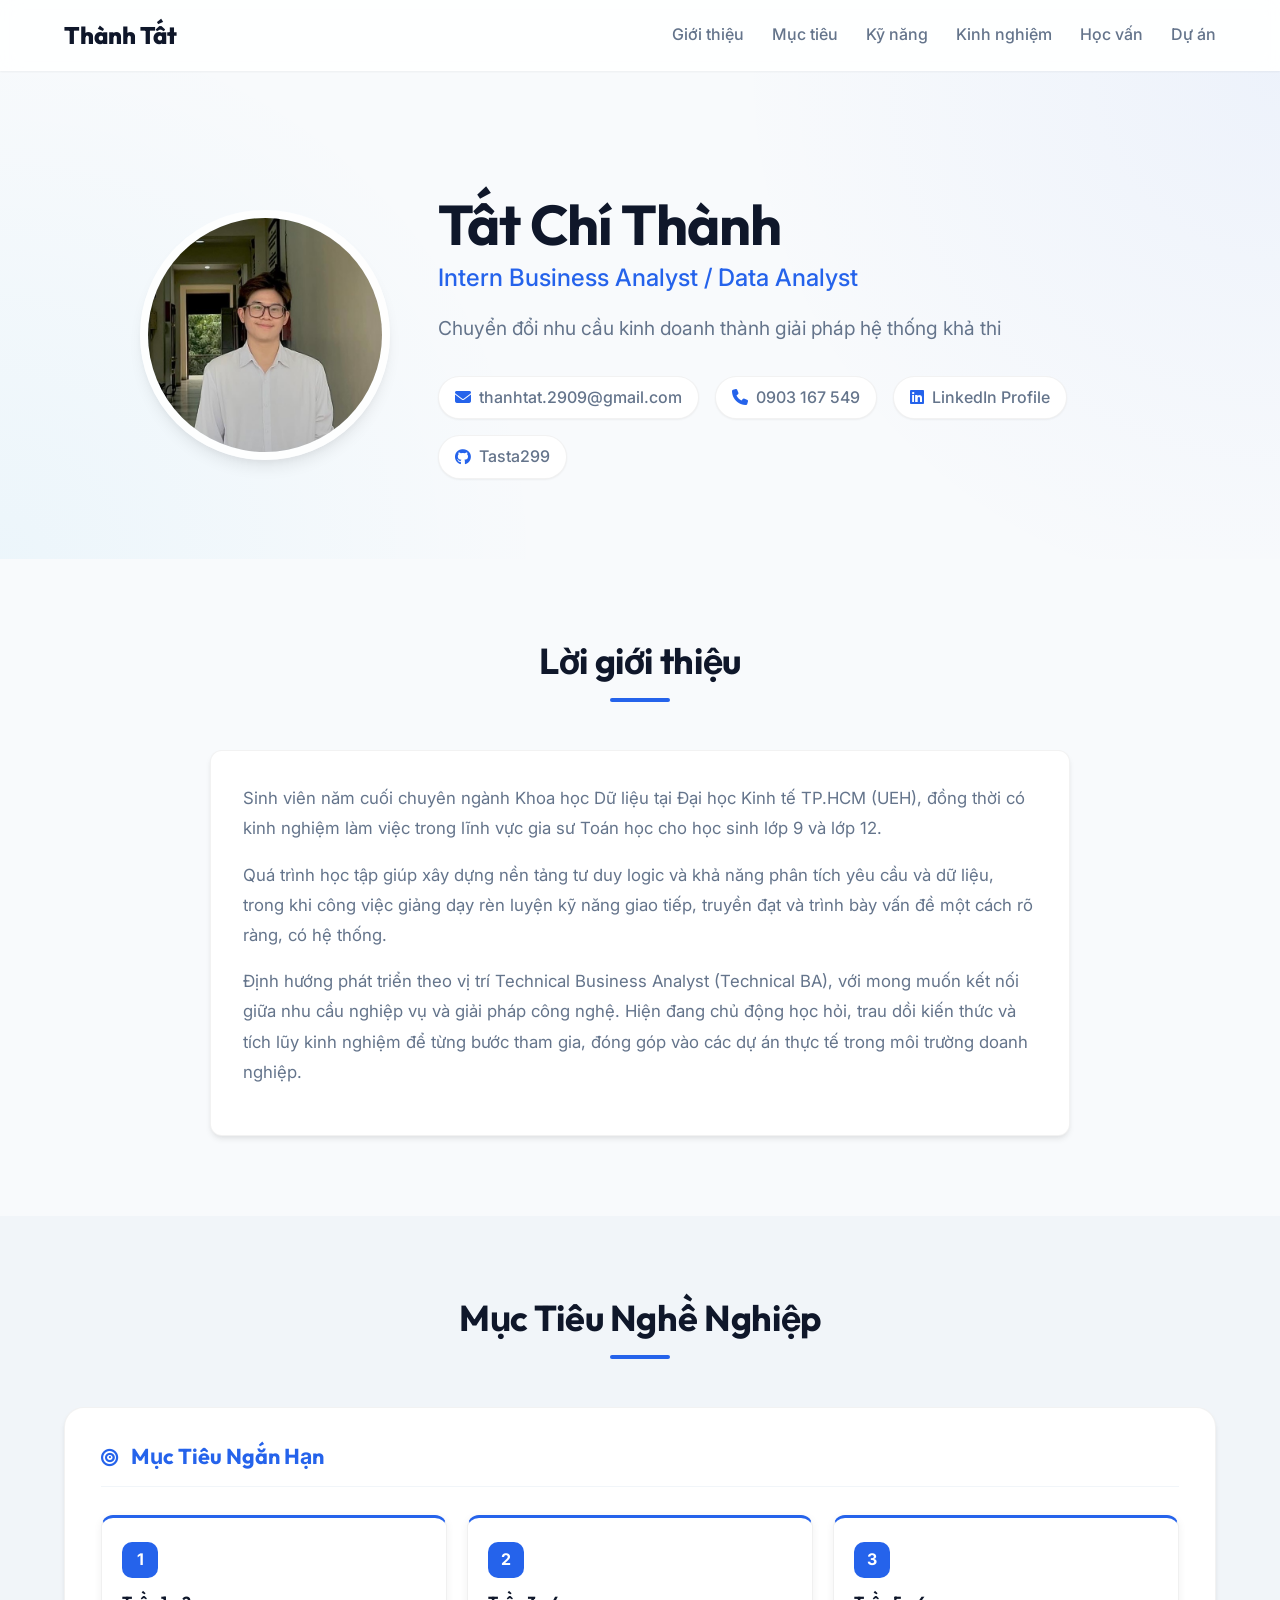
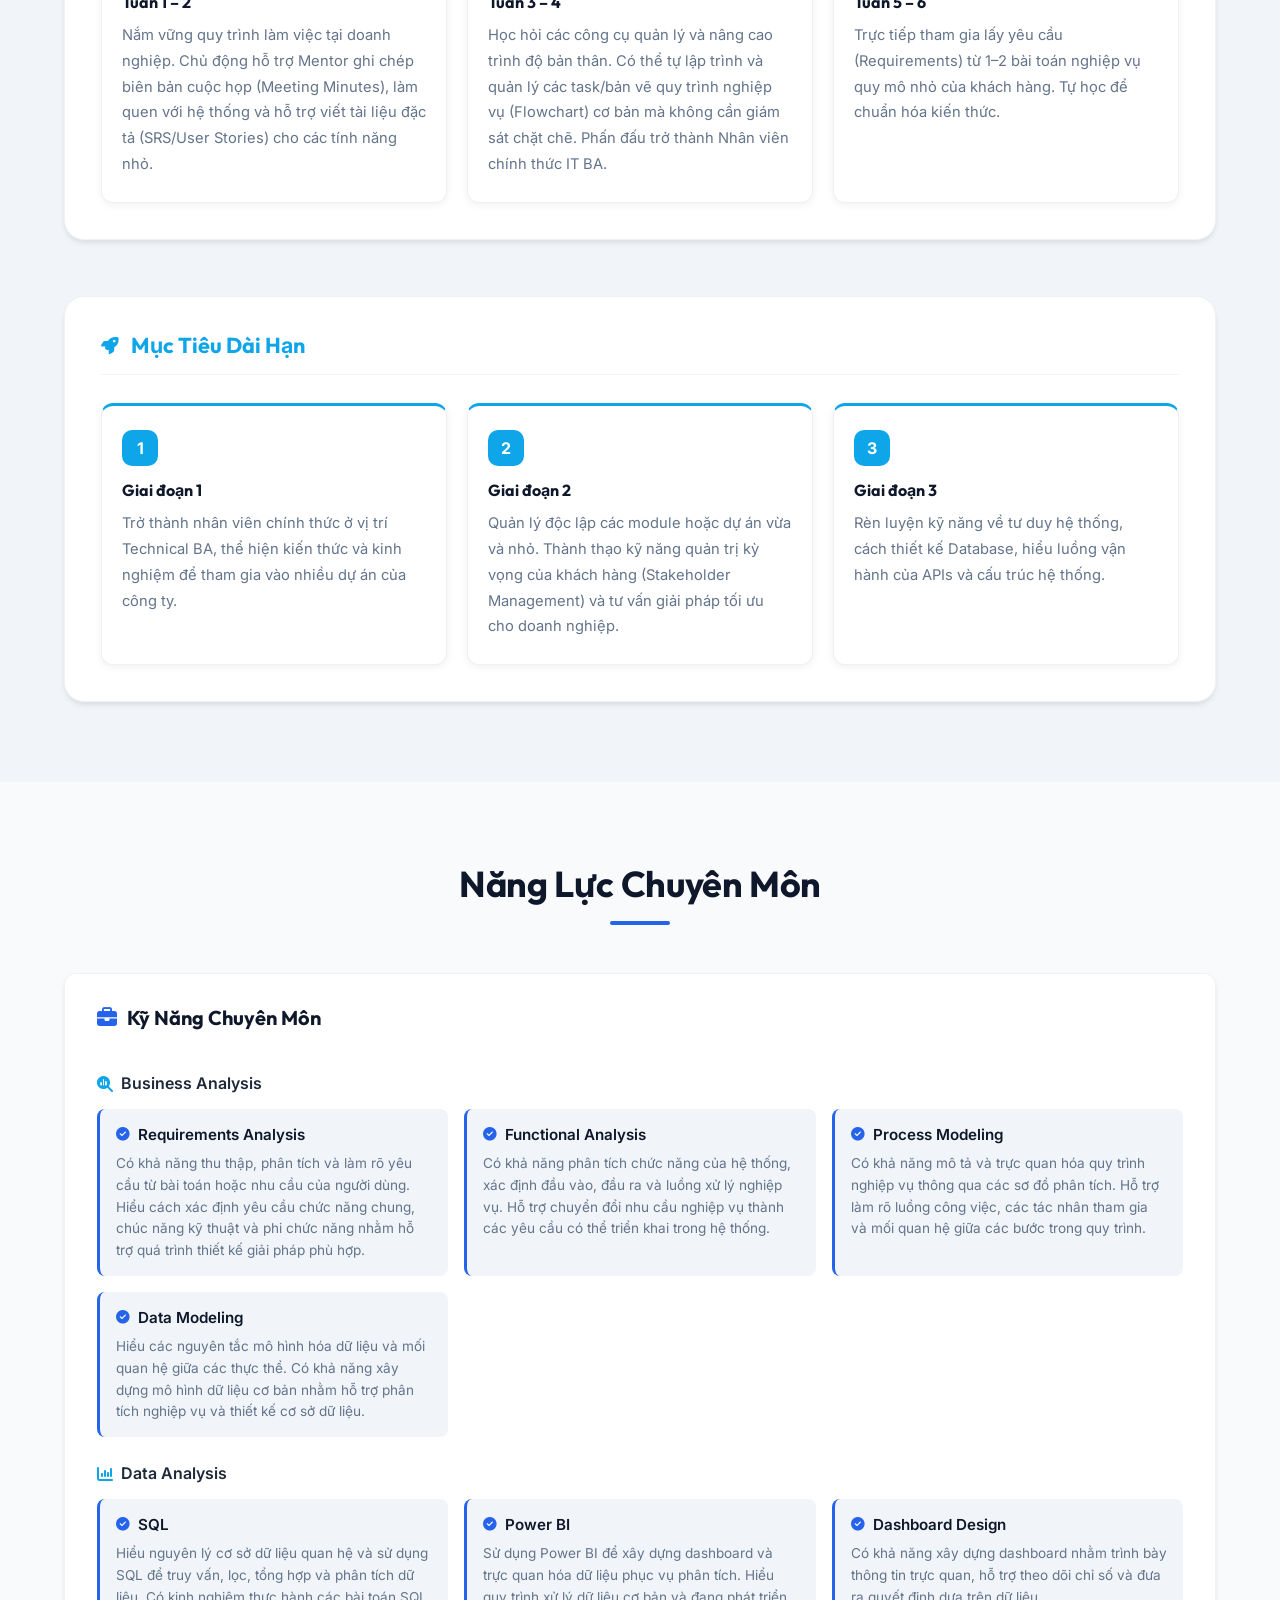
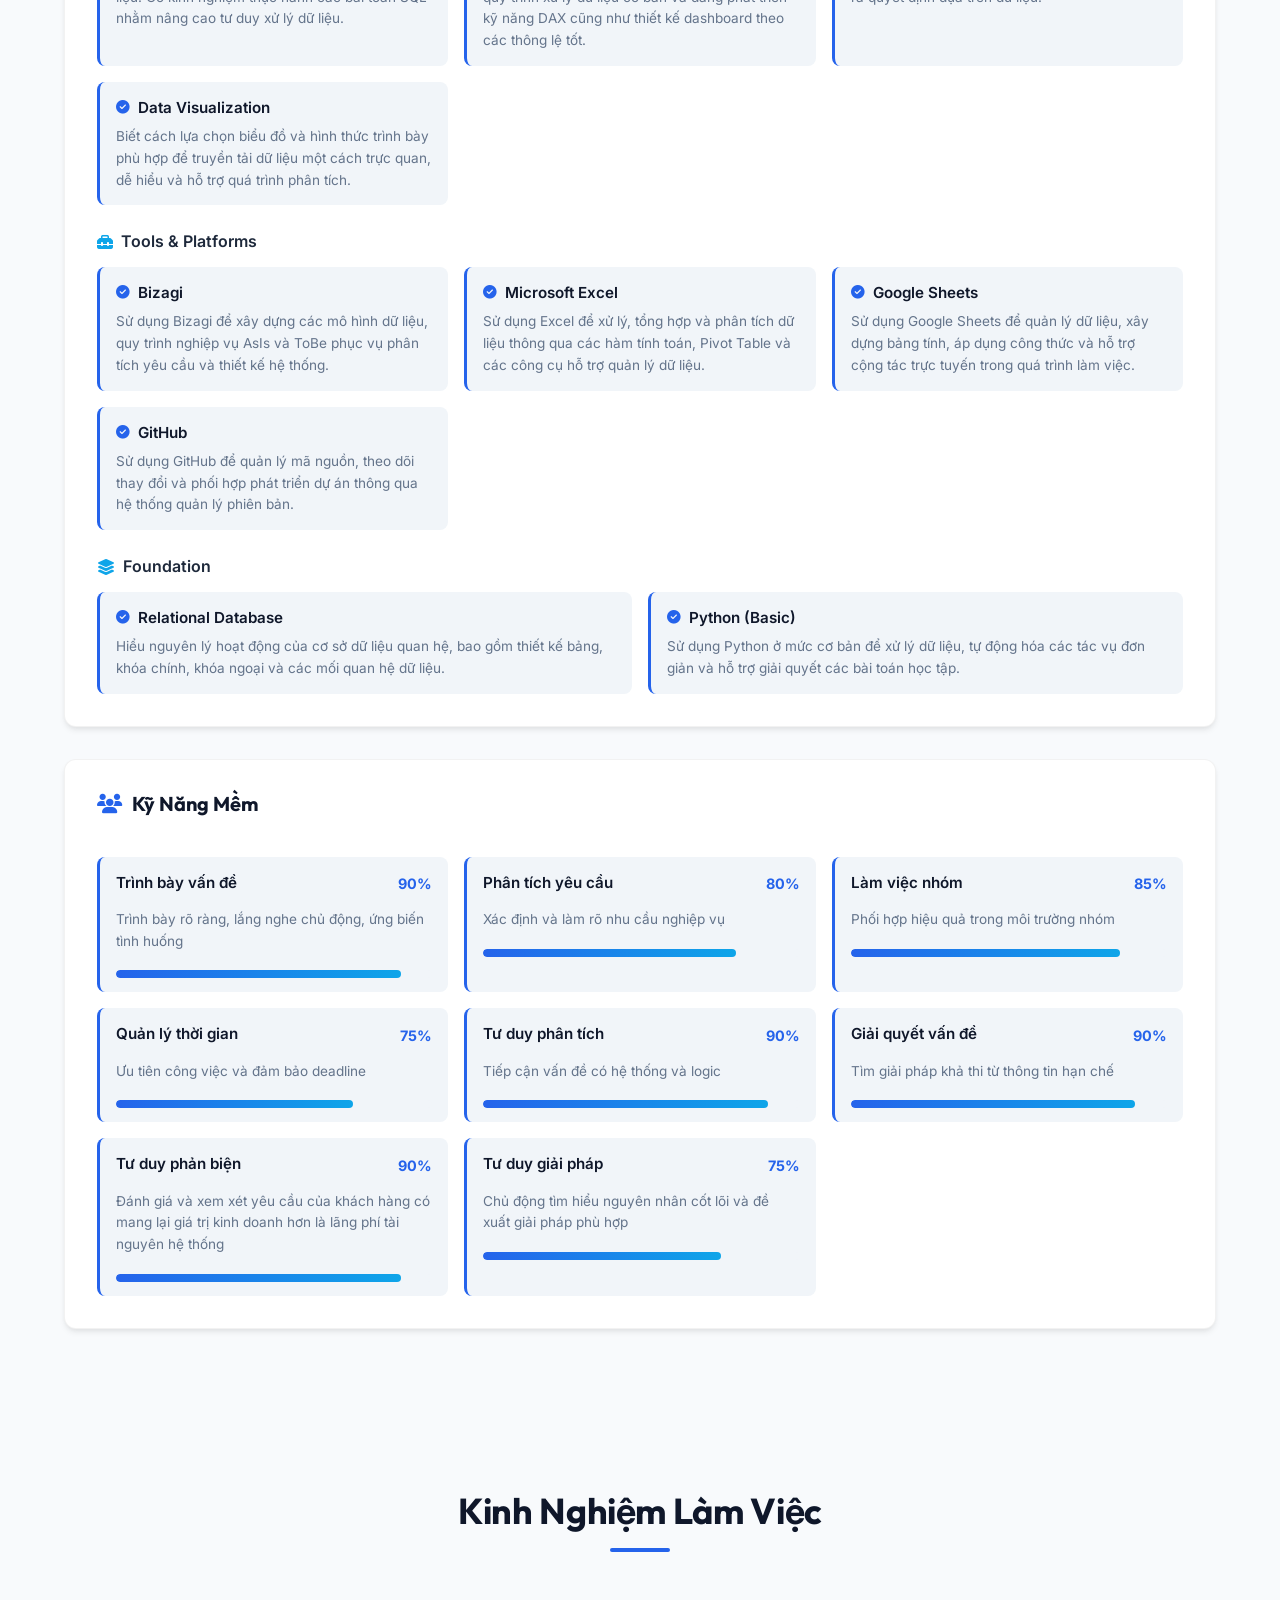
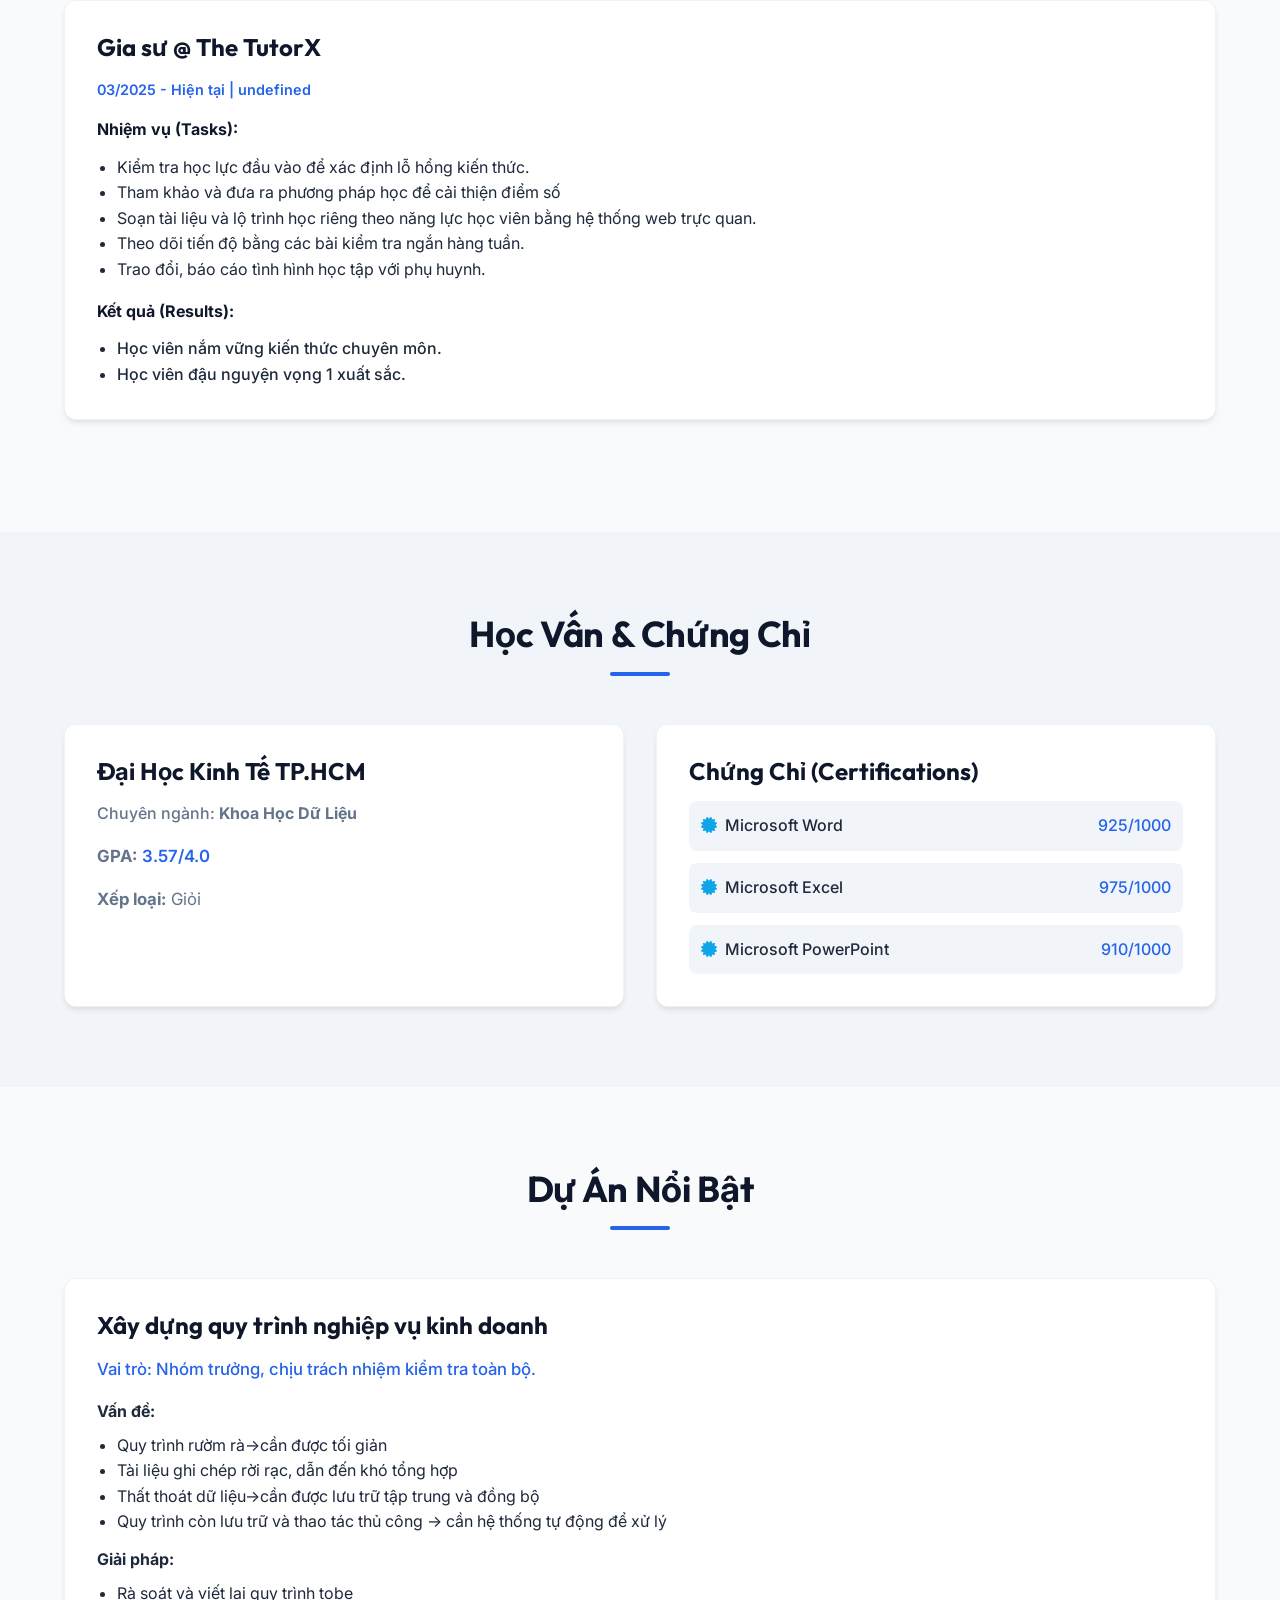
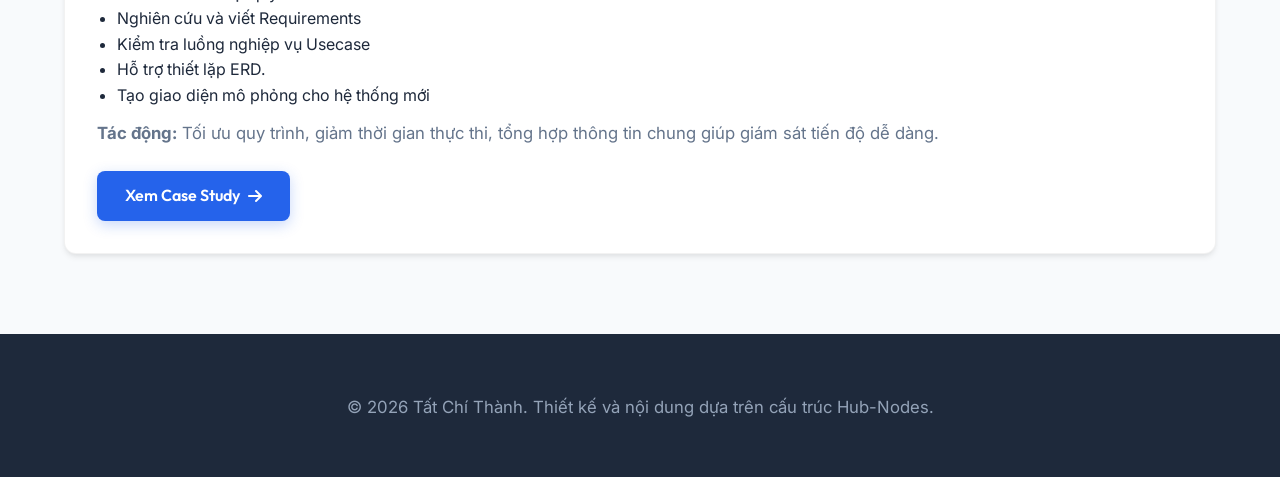
==== portfolio-hub/index.html @ 149dc26c "CV_is_here" ====
<!DOCTYPE html>
<html lang="vi">
<head>
    <meta charset="UTF-8">
    <meta name="viewport" content="width=device-width, initial-scale=1.0">
    <title>Portfolio - Tất Chí Thành</title>
    
    <!-- FontAwesome for Premium Icons -->
    <link rel="stylesheet" href="https://cdnjs.cloudflare.com/ajax/libs/font-awesome/6.4.0/css/all.min.css">
    
    <link rel="stylesheet" href="css/variables.css">
    <link rel="stylesheet" href="css/base.css">
    <link rel="stylesheet" href="css/components.css">
    <link rel="stylesheet" href="css/hub.css">
</head>
<body>
    <header class="hub-header">
        <div class="container">
            <div class="logo">Thành Tất</div>
            <nav>
                <a href="#about">Giới thiệu</a>
                <a href="#goals">Mục tiêu</a>
                <a href="#skills">Kỹ năng</a>
                <a href="#experience">Kinh nghiệm</a>
                <a href="#education">Học vấn</a>
                <a href="#projects">Dự án</a>
            </nav>
        </div>
    </header>

    <main>
        <!-- Hero Section -->
        <section id="hero" class="hero-section">
            <div class="container">
                <div class="hero-content" id="hero-container">
                    <!-- JS Injected: Name, Title, Tagline, Contacts -->
                </div>
            </div>
        </section>

        <!-- About Section -->
        <section id="about" class="about-section">
            <div class="container">
                <h2 class="section-title">Lời giới thiệu</h2>
                <div id="about-container" class="card" style="font-size: 1.1rem; line-height: 1.8; max-width: 860px; margin: 0 auto;">
                    <!-- JS Injected: Introducing -->
                </div>
            </div>
        </section>

        <!-- Career Goals Section -->
        <section id="goals" class="about-section bg-light">
            <div class="container">
                <h2 class="section-title">Mục Tiêu Nghề Nghiệp</h2>
                <div id="goals-container">
                    <!-- JS Injected: Short-term and Long-term goals -->
                </div>
            </div>
        </section>

        <!-- Skills Section -->
        <section id="skills" class="skills-section">
            <div class="container">
                <h2 class="section-title">Năng Lực Chuyên Môn</h2>
                <div id="skills-container" style="display: flex; flex-direction: column; gap: 32px;">
                    <!-- JS Injected: Hard Skills and Soft Skills -->
                </div>
            </div>
        </section>

        <!-- Experience Section -->
        <section id="experience" class="experience-section">
            <div class="container">
                <h2 class="section-title">Kinh Nghiệm Làm Việc</h2>
                <div class="grid-2" id="experience-container">
                    <!-- JS Injected: timeline cards -->
                </div>
            </div>
        </section>

        <!-- Education & Certifications Section -->
        <section id="education" class="education-section bg-light">
            <div class="container">
                <h2 class="section-title">Học Vấn & Chứng Chỉ</h2>
                <div id="education-container" class="grid-2">
                    <!-- JS Injected: Education details and Certifications list -->
                </div>
            </div>
        </section>

        <!-- Projects Section -->
        <section id="projects" class="projects-section">
            <div class="container">
                <h2 class="section-title">Dự Án Nổi Bật</h2>
                <div class="projects-grid" id="projects-container">
                    <!-- JS Injected: project cards -->
                </div>
            </div>
        </section>
    </main>

    <footer class="hub-footer">
        <div class="container">
            <p>&copy; 2026 Tất Chí Thành. Thiết kế và nội dung dựa trên cấu trúc Hub-Nodes.</p>
        </div>
    </footer>

    <!-- JS Files -->
    <script src="js/config.js"></script>
    <script src="js/sheet-loader.js"></script>
    <script src="js/parser.js"></script>
    <script src="js/renderer.js"></script>
    <script src="js/hub.js"></script>
</body>
</html>
---- portfolio-hub/css/variables.css ----
:root {
  --primary-color: #0f172a;       /* Slate 900 */
  --primary-light: #1e293b;       /* Slate 800 */
  --secondary-color: #2563eb;     /* Blue 600 - cho các nút/link nổi bật */
  --secondary-hover: #1d4ed8;     /* Blue 700 */
  --accent-color: #0ea5e9;        /* Sky 500 */
  
  --text-main: #1e293b;           /* Chữ chính tối màu */
  --text-muted: #64748b;          /* Slate 500 */
  --text-light: #f8fafc;          /* Chữ sáng trên nền tối */
  
  --bg-main: #f8fafc;             /* Nền website sáng */
  --bg-light: #f1f5f9;            /* Xám nhạt */
  --bg-white: #ffffff;
  
  --glass-bg: rgba(255, 255, 255, 0.85);
  --glass-border: rgba(255, 255, 255, 0.5);
  
  --font-family: 'Inter', system-ui, -apple-system, sans-serif;
  --font-heading: 'Outfit', 'Inter', sans-serif;
  
  --border-radius-sm: 8px;
  --border-radius: 12px;
  --border-radius-lg: 20px;
  
  --max-content-width: 1200px;
  
  --shadow-sm: 0 1px 2px 0 rgba(0, 0, 0, 0.05);
  --shadow-md: 0 4px 6px -1px rgba(0, 0, 0, 0.08), 0 2px 4px -1px rgba(0, 0, 0, 0.04);
  --shadow-lg: 0 10px 15px -3px rgba(0, 0, 0, 0.08), 0 4px 6px -2px rgba(0, 0, 0, 0.04);
  
  --transition-fast: 0.2s cubic-bezier(0.4, 0, 0.2, 1);
  --transition-normal: 0.3s cubic-bezier(0.4, 0, 0.2, 1);
}
---- portfolio-hub/css/base.css ----
@import url('https://fonts.googleapis.com/css2?family=Inter:wght@300;400;500;600;700&family=Outfit:wght@400;500;600;700;800&display=swap');

* {
  margin: 0;
  padding: 0;
  box-sizing: border-box;
}

html {
  scroll-behavior: smooth;
}

body {
  font-family: var(--font-family);
  color: var(--text-main);
  background-color: var(--bg-main);
  line-height: 1.6;
  -webkit-font-smoothing: antialiased;
  -moz-osx-font-smoothing: grayscale;
}

a {
  color: var(--secondary-color);
  text-decoration: none;
  transition: color var(--transition-fast);
}

a:hover {
  color: var(--secondary-hover);
}

.container {
  max-width: var(--max-content-width);
  margin: 0 auto;
  padding: 0 24px;
}

section {
  padding: 80px 0;
  position: relative;
}

h1, h2, h3, h4, h5 {
  font-family: var(--font-heading);
  font-weight: 700;
  line-height: 1.2;
  color: var(--primary-color);
}

h1 { font-size: 3.5rem; letter-spacing: -0.02em; }
h2 { font-size: 2.25rem; margin-bottom: 32px; letter-spacing: -0.01em; position: relative; }
h3 { font-size: 1.5rem; margin-bottom: 16px; }

p {
  margin-bottom: 16px;
  color: var(--text-muted);
  font-size: 1.05rem;
}

.bg-light { background-color: var(--bg-light); }
.bg-white { background-color: var(--bg-white); }
---- portfolio-hub/css/components.css ----
/* Buttons */
.btn {
  display: inline-flex;
  align-items: center;
  justify-content: center;
  padding: 12px 28px;
  border-radius: var(--border-radius-sm);
  font-weight: 600;
  font-family: var(--font-heading);
  cursor: pointer;
  transition: all var(--transition-normal);
  border: none;
  text-align: center;
  gap: 8px;
}

.btn-primary {
  background-color: var(--secondary-color);
  color: white !important;
  box-shadow: 0 4px 14px 0 rgba(37, 99, 235, 0.25);
}

.btn-primary:hover {
  background-color: var(--secondary-hover);
  transform: translateY(-2px);
  box-shadow: 0 6px 20px rgba(37, 99, 235, 0.3);
}

/* Cards with Glassmorphism */
.card {
  background: var(--bg-white);
  border-radius: var(--border-radius);
  padding: 32px;
  box-shadow: var(--shadow-md);
  border: 1px solid rgba(0, 0, 0, 0.05);
  transition: all var(--transition-normal);
  position: relative;
  overflow: hidden;
}

.card:hover {
  transform: translateY(-5px);
  box-shadow: var(--shadow-lg);
  border-color: rgba(37, 99, 235, 0.1);
}

/* Decorative Line on Card */
.card::before {
  content: '';
  position: absolute;
  top: 0;
  left: 0;
  width: 100%;
  height: 4px;
  background: linear-gradient(90deg, var(--secondary-color), var(--accent-color));
  opacity: 0;
  transition: opacity var(--transition-normal);
}
.card:hover::before { opacity: 1; }

/* Tags */
.tag {
  display: inline-flex;
  align-items: center;
  background: var(--bg-light);
  color: var(--primary-light);
  padding: 6px 14px;
  border-radius: 99px;
  font-size: 0.9rem;
  font-weight: 500;
  margin-right: 8px;
  margin-bottom: 8px;
  border: 1px solid rgba(0,0,0,0.05);
  transition: all var(--transition-fast);
}

.tag:hover {
  background: var(--secondary-color);
  color: white;
  border-color: var(--secondary-color);
}

.tag-soft {
  background: rgba(14, 165, 233, 0.1);
  color: var(--accent-color);
  border-color: rgba(14, 165, 233, 0.2);
}
.tag-soft:hover {
  background: var(--accent-color);
  color: white;
}

/* Grid System */
.grid-2 {
  display: grid;
  grid-template-columns: repeat(auto-fit, minmax(320px, 1fr));
  gap: 32px;
}

.grid-3 {
  display: grid;
  grid-template-columns: repeat(3, 1fr);
  gap: 20px;
}

@media (max-width: 900px) {
  .grid-3 {
    grid-template-columns: repeat(2, 1fr);
  }
}

@media (max-width: 600px) {
  .grid-3 {
    grid-template-columns: 1fr;
  }
}

/* Goal Blocks */
.goal-block {
  margin-bottom: 56px;
  padding: 36px;
  background: var(--bg-white);
  border-radius: var(--border-radius-lg);
  box-shadow: var(--shadow-md);
  border: 1px solid rgba(0,0,0,0.05);
}

.goal-block:last-child {
  margin-bottom: 0;
}

/* Short-term block — Blue accent */
.goal-block--short .goal-block-title { color: var(--secondary-color); }
.goal-block--short .goal-item-card   { border-top: 3px solid var(--secondary-color); }
.goal-block--short .goal-item-badge  { background: var(--secondary-color); }

/* Long-term block — Sky accent */
.goal-block--long .goal-block-title { color: var(--accent-color); }
.goal-block--long .goal-item-card   { border-top: 3px solid var(--accent-color); }
.goal-block--long .goal-item-badge  { background: var(--accent-color); }

.goal-block-title {
  font-size: 1.35rem;
  font-family: var(--font-heading);
  font-weight: 700;
  margin-bottom: 28px;
  display: flex;
  align-items: center;
  gap: 12px;
  padding-bottom: 16px;
  border-bottom: 1px solid var(--bg-light);
}

.goal-block-title i {
  font-size: 1.1rem;
}

.goal-item-card {
  background: var(--bg-white);
  border-radius: var(--border-radius);
  padding: 24px 20px;
  box-shadow: 0 2px 8px rgba(0,0,0,0.06);
  border: 1px solid rgba(0,0,0,0.06);
  border-top-width: 3px;
  position: relative;
  transition: all var(--transition-normal);
  display: flex;
  flex-direction: column;
  gap: 10px;
}

.goal-item-card:hover {
  transform: translateY(-5px);
  box-shadow: var(--shadow-lg);
}

.goal-item-badge {
  width: 36px;
  height: 36px;
  border-radius: 10px;
  color: white;
  font-weight: 700;
  font-size: 1rem;
  display: flex;
  align-items: center;
  justify-content: center;
  flex-shrink: 0;
  margin-bottom: 4px;
}

.goal-item-period {
  font-weight: 700;
  font-family: var(--font-heading);
  color: var(--primary-color);
  font-size: 1rem;
  line-height: 1.3;
}

.goal-item-content {
  font-size: 0.92rem;
  color: var(--text-muted);
  line-height: 1.75;
  margin-bottom: 0;
}

/* Skills Cards */
.skills-card {
  padding: 32px;
}

.skills-card-title {
  font-size: 1.25rem;
  color: var(--primary-color);
  margin-bottom: 24px;
  display: flex;
  align-items: center;
  gap: 10px;
  border-bottom: 1px solid var(--glass-border);
  padding-bottom: 16px;
}

.skills-card-title i {
  color: var(--secondary-color);
}

/* Hard Skills Group */
.skill-group {
  margin-bottom: 24px;
}

.skill-group:last-child {
  margin-bottom: 0;
}

.skill-group-header {
  font-weight: 600;
  color: var(--text-main);
  margin-bottom: 12px;
  display: flex;
  align-items: center;
  gap: 8px;
}

.skill-group-header i {
  color: var(--accent-color);
}

/* Hard Skill Detail Cards */
.skill-group-items {
  display: grid;
  grid-template-columns: repeat(auto-fit, minmax(280px, 1fr));
  gap: 16px;
}
.skill-detail-card {
  background: var(--bg-light);
  border-radius: var(--border-radius-sm);
  padding: 14px 16px;
  border-left: 3px solid var(--secondary-color);
  transition: all var(--transition-fast);
}
.skill-detail-card:hover {
  background: white;
  box-shadow: var(--shadow-sm);
  border-left-color: var(--accent-color);
}
.skill-detail-header {
  display: flex;
  align-items: center;
  gap: 8px;
  margin-bottom: 6px;
}
.skill-detail-header i {
  color: var(--secondary-color);
  font-size: 0.85rem;
}
.skill-detail-name {
  font-weight: 600;
  color: var(--primary-color);
  font-size: 0.95rem;
}
.skill-detail-desc {
  font-size: 0.85rem;
  color: var(--text-muted);
  line-height: 1.6;
  margin-bottom: 0;
}

/* Soft Skills Progress */
.soft-skills-list {
  display: flex;
  flex-direction: column;
  gap: 20px;
}

.soft-skill-item {
  display: flex;
  flex-direction: column;
  gap: 6px;
}

.soft-skill-header {
  display: flex;
  justify-content: space-between;
  align-items: flex-end;
}

.soft-skill-name {
  font-weight: 600;
  color: var(--text-main);
}

.soft-skill-level {
  font-weight: 700;
  color: var(--secondary-color);
  font-size: 0.9rem;
}

.soft-skill-desc {
  font-size: 0.85rem;
  color: var(--text-muted);
  margin-bottom: 4px;
}

.skill-bar-track {
  width: 100%;
  height: 8px;
  background: var(--bg-light);
  border-radius: 4px;
  overflow: hidden;
}

.skill-bar-fill {
  height: 100%;
  width: 0; /* Animated via JS */
  background: linear-gradient(90deg, var(--secondary-color), var(--accent-color));
  border-radius: 4px;
  transition: width 1s cubic-bezier(0.4, 0, 0.2, 1);
}

/* Scroll Reveal */
.fade-in {
  opacity: 0;
  transform: translateY(20px);
  transition: opacity 0.5s ease, transform 0.5s ease;
}
.fade-in.visible {
  opacity: 1;
  transform: translateY(0);
}
---- portfolio-hub/css/hub.css ----
/* Header with Glassmorphism */
.hub-header {
  background: var(--glass-bg);
  backdrop-filter: blur(10px);
  -webkit-backdrop-filter: blur(10px);
  border-bottom: 1px solid var(--glass-border);
  position: sticky;
  top: 0;
  z-index: 100;
  padding: 16px 0;
  box-shadow: var(--shadow-sm);
}

.hub-header .container {
  display: flex;
  justify-content: space-between;
  align-items: center;
}

.logo {
  font-family: var(--font-heading);
  font-size: 1.5rem;
  font-weight: 800;
  color: var(--primary-color);
  margin-bottom: 0;
}

.hub-header nav a {
  margin-left: 24px;
  color: var(--text-muted);
  font-weight: 500;
}

.hub-header nav a:hover {
  color: var(--secondary-color);
}

/* Hero Section */
.hero-section {
  padding: 120px 0 80px;
  background: radial-gradient(circle at top right, rgba(37,99,235,0.05) 0%, transparent 40%),
              radial-gradient(circle at bottom left, rgba(14,165,233,0.05) 0%, transparent 40%);
}

.hero-content {
  max-width: 1000px;
  margin: 0 auto;
  display: flex;
  align-items: center;
  gap: 48px;
  text-align: left;
}

@media (max-width: 768px) {
  .hero-content {
    flex-direction: column;
    text-align: center;
  }
}

.hero-text {
  flex: 1;
}

.hero-avatar {
  flex-shrink: 0;
  width: 250px;
  height: 250px;
  border-radius: 50%;
  object-fit: cover;
  border: 8px solid var(--glass-bg);
  box-shadow: var(--shadow-lg);
}

.contact-links {
  display: flex;
  gap: 16px;
  margin-top: 32px;
  flex-wrap: wrap;
}

@media (max-width: 768px) {
  .contact-links {
    justify-content: center;
  }
}

.contact-link {
  display: inline-flex;
  align-items: center;
  gap: 8px;
  color: var(--text-muted);
  font-weight: 500;
  padding: 8px 16px;
  background: white;
  border-radius: 99px;
  border: 1px solid rgba(0,0,0,0.05);
  box-shadow: var(--shadow-sm);
  transition: all var(--transition-normal);
}

.contact-link i {
  color: var(--secondary-color);
}

.contact-link:hover {
  color: var(--secondary-color);
  transform: translateY(-2px);
  box-shadow: var(--shadow-md);
  border-color: rgba(37,99,235,0.2);
}

/* Sections */
.section-title {
  text-align: center;
  margin-bottom: 48px;
}
.section-title::after {
  content: '';
  display: block;
  width: 60px;
  height: 4px;
  background: var(--secondary-color);
  margin: 16px auto 0;
  border-radius: 2px;
}

/* Goals */
.goals-card h3 {
  color: var(--secondary-color);
  display: flex;
  align-items: center;
  gap: 8px;
}

/* Skills */
.skill-item {
  margin-bottom: 16px;
}
.skill-name {
  display: block;
  font-weight: 600;
  margin-bottom: 4px;
}
.skill-note {
  font-size: 0.9rem;
  color: var(--text-muted);
}

/* Experience Timeline */
.timeline {
  border-left: 2px solid #e2e8f0;
  padding-left: 32px;
  margin-left: 16px;
}
.timeline-item {
  position: relative;
  margin-bottom: 32px;
}
.timeline-item::before {
  content: '';
  position: absolute;
  left: -41px; /* 32 padding + 2 border/2 + 8 radius */
  top: 24px;
  width: 16px;
  height: 16px;
  border-radius: 50%;
  background: var(--secondary-color);
  border: 4px solid var(--bg-main);
}
.timeline-meta {
  font-size: 0.9rem;
  color: var(--secondary-color);
  font-weight: 600;
  margin-bottom: 12px;
}
.timeline-tasks, .timeline-results {
  padding-left: 20px;
  margin-top: 12px;
}

.timeline-results li {
  color: var(--text-main);
  font-weight: 500;
}

/* Education */
.edu-card h3 { color: var(--primary-color); }
.edu-meta { display: flex; justify-content: space-between; margin-bottom: 16px; color: var(--text-muted); font-weight: 500; }

.cert-list {
  display: flex;
  flex-direction: column;
  gap: 12px;
}
.cert-item {
  display: flex;
  justify-content: space-between;
  padding: 12px;
  background: var(--bg-light);
  border-radius: var(--border-radius-sm);
  font-weight: 500;
}

/* Footer */
.hub-footer {
  background: var(--primary-light);
  color: var(--text-light);
  padding: 60px 0 40px;
  text-align: center;
}

.hub-footer p {
  color: #94a3b8;
  margin-bottom: 16px;
}

/* Section Padding nhất quán */
.about-section,
.skills-section,
.experience-section,
.education-section,
.projects-section {
  padding: 80px 0;
}
.bg-light {
  background-color: var(--bg-light);
}

/* Projects Grid */
.projects-grid {
  display: grid;
  grid-template-columns: repeat(auto-fit, minmax(340px, 1fr));
  gap: 32px;
}

/* Active Nav Highlight */
.hub-header nav a.active {
  color: var(--secondary-color);
  font-weight: 600;
}
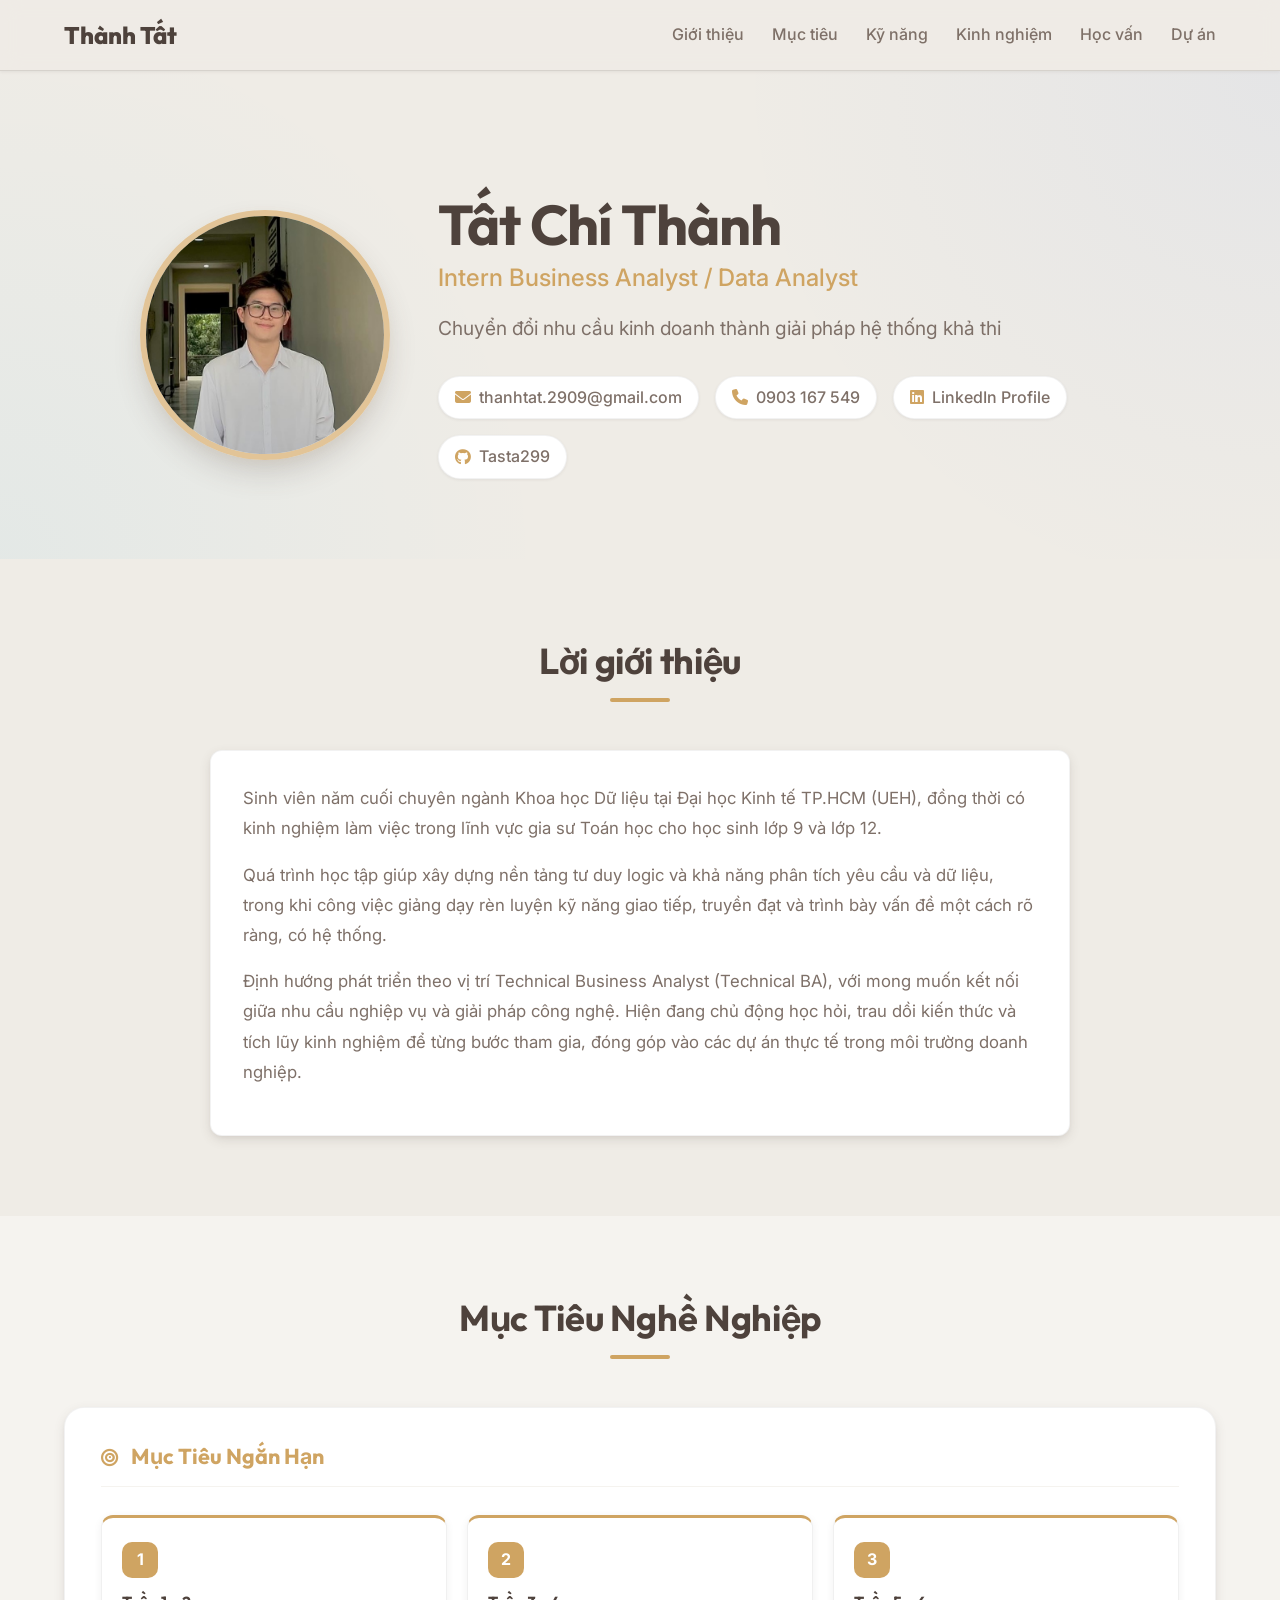
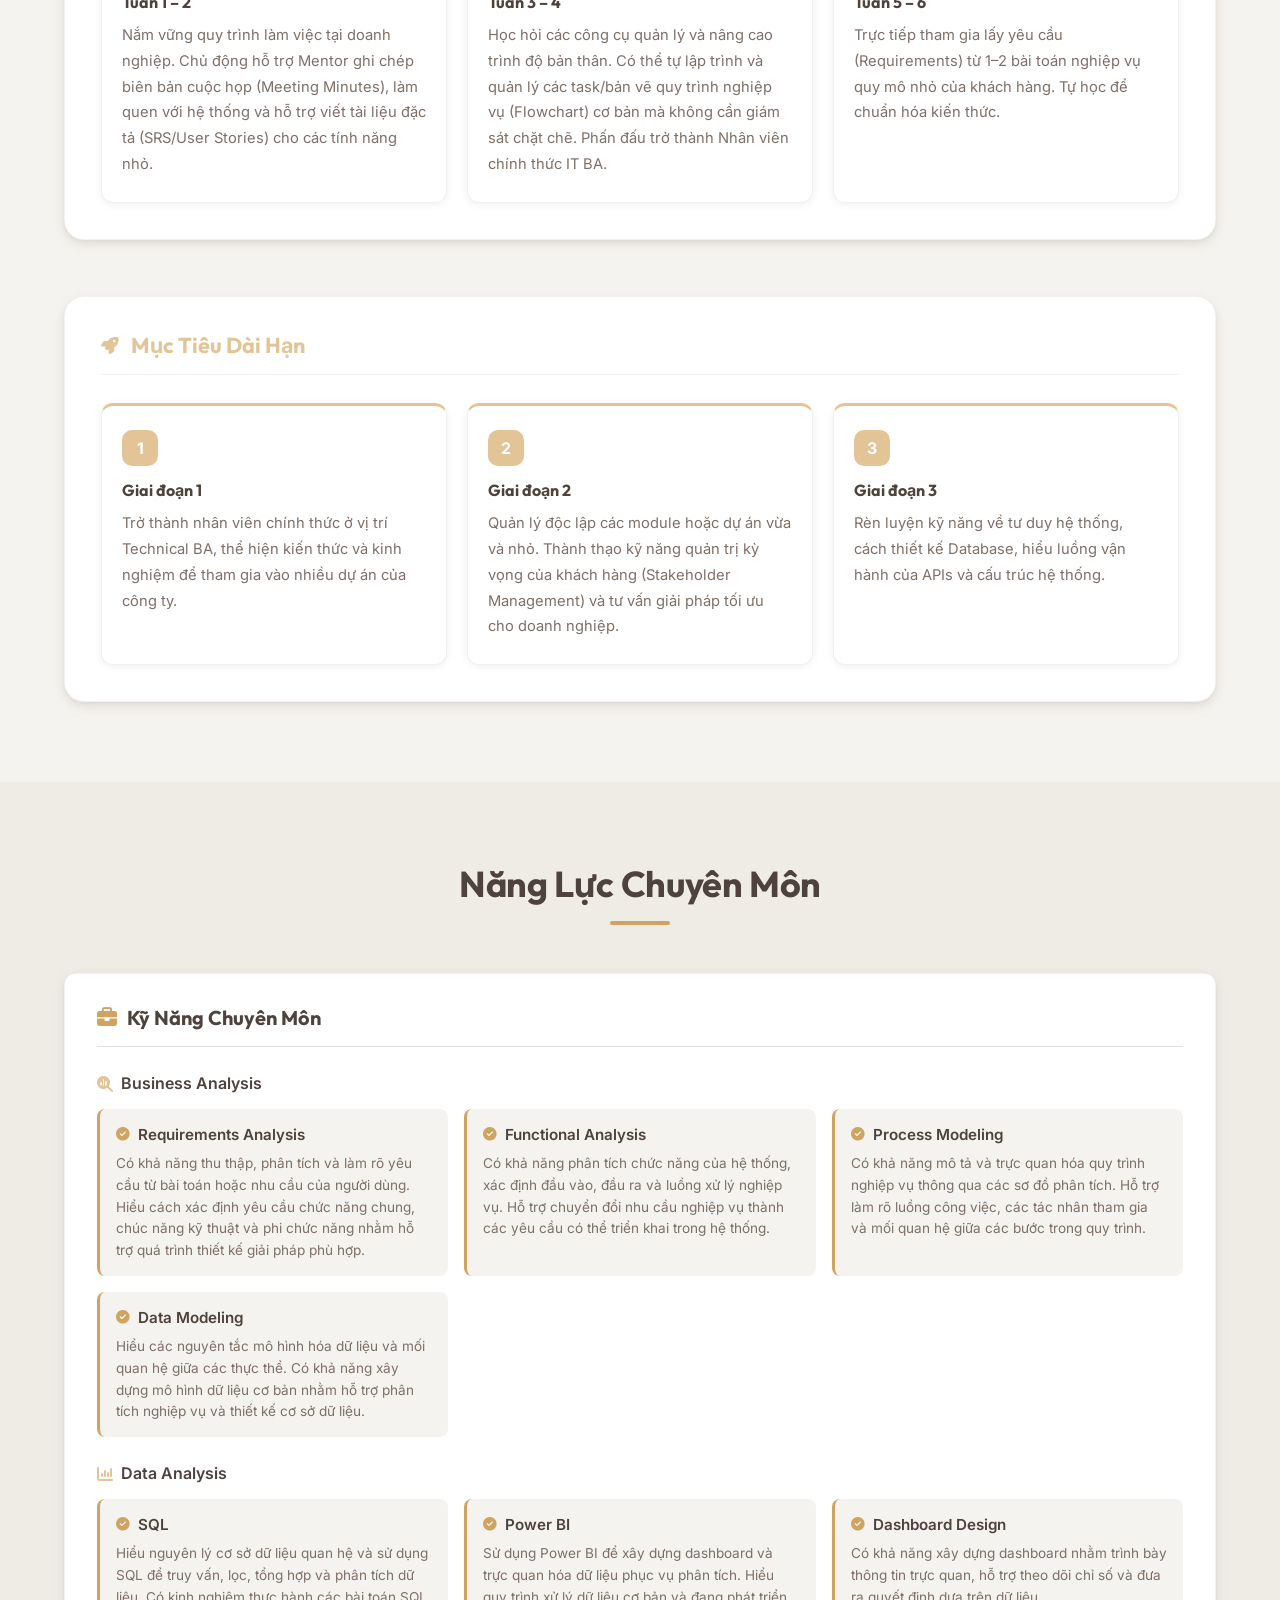
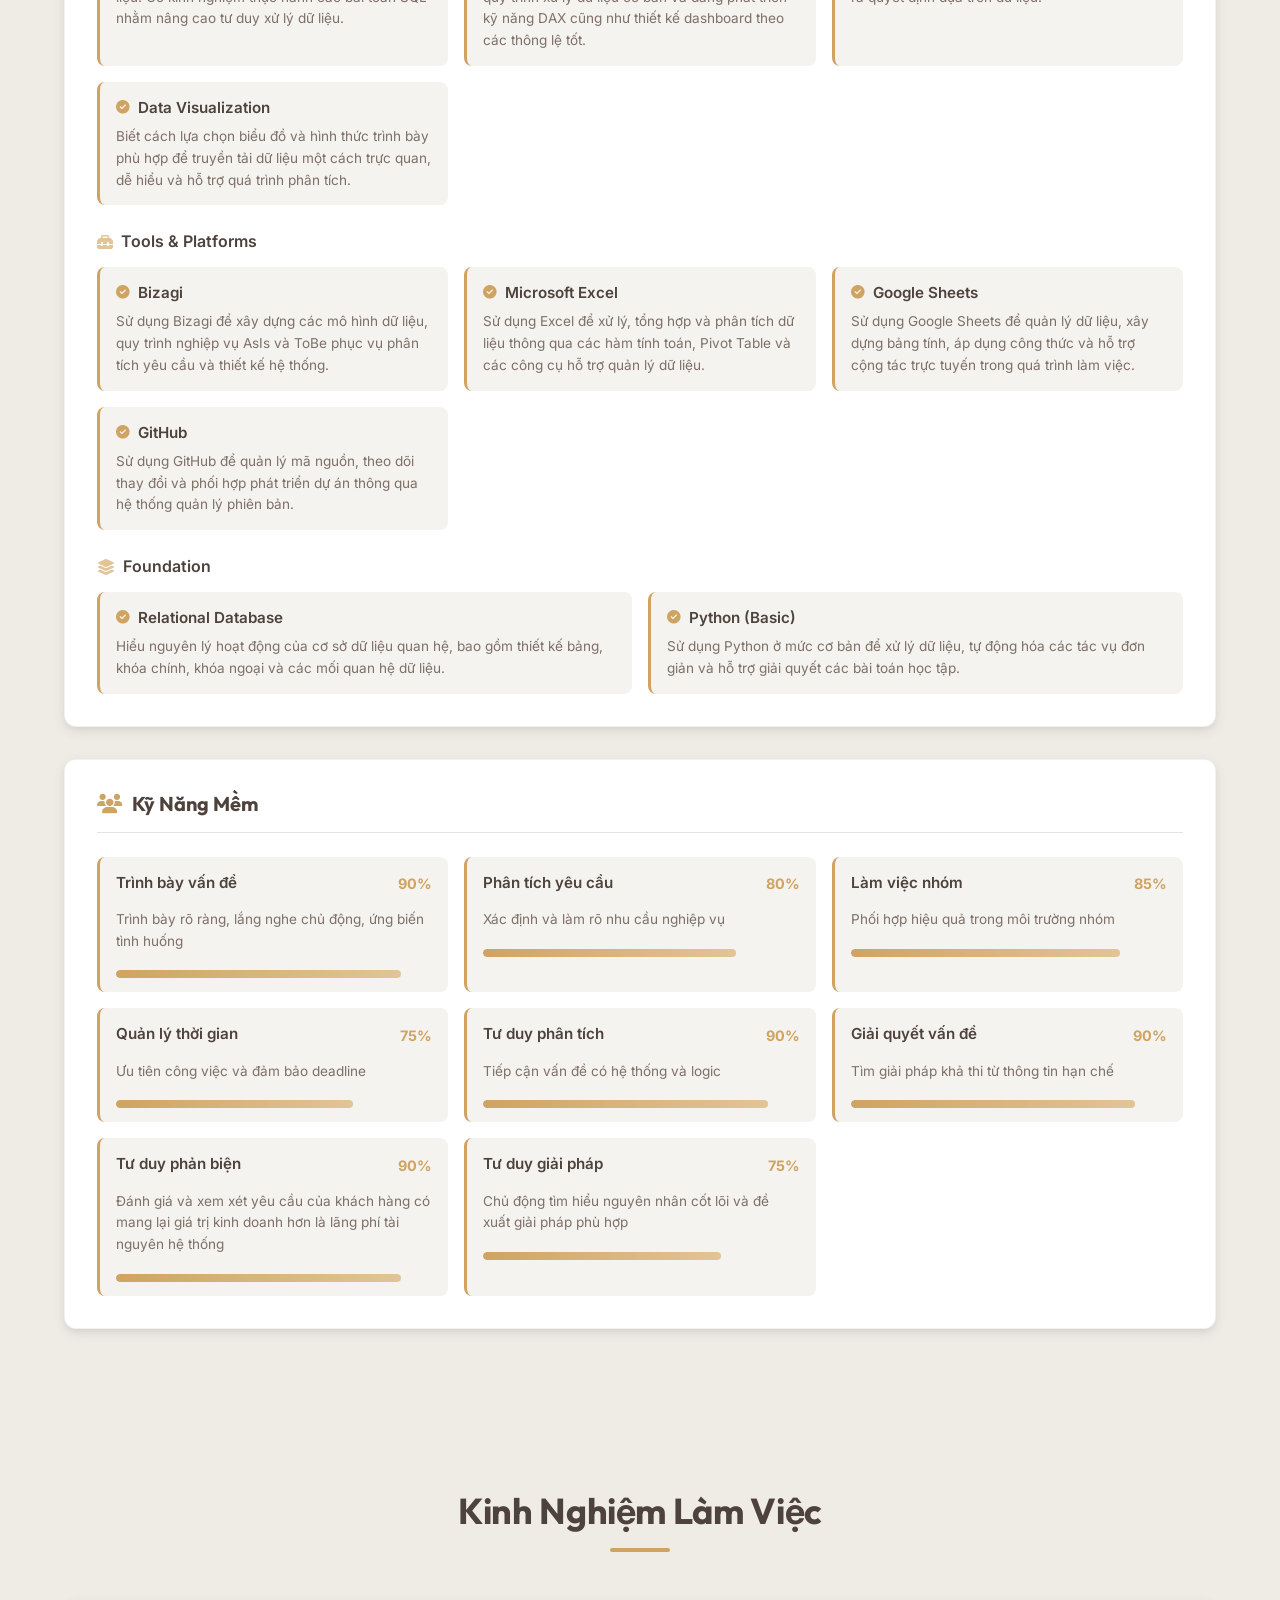
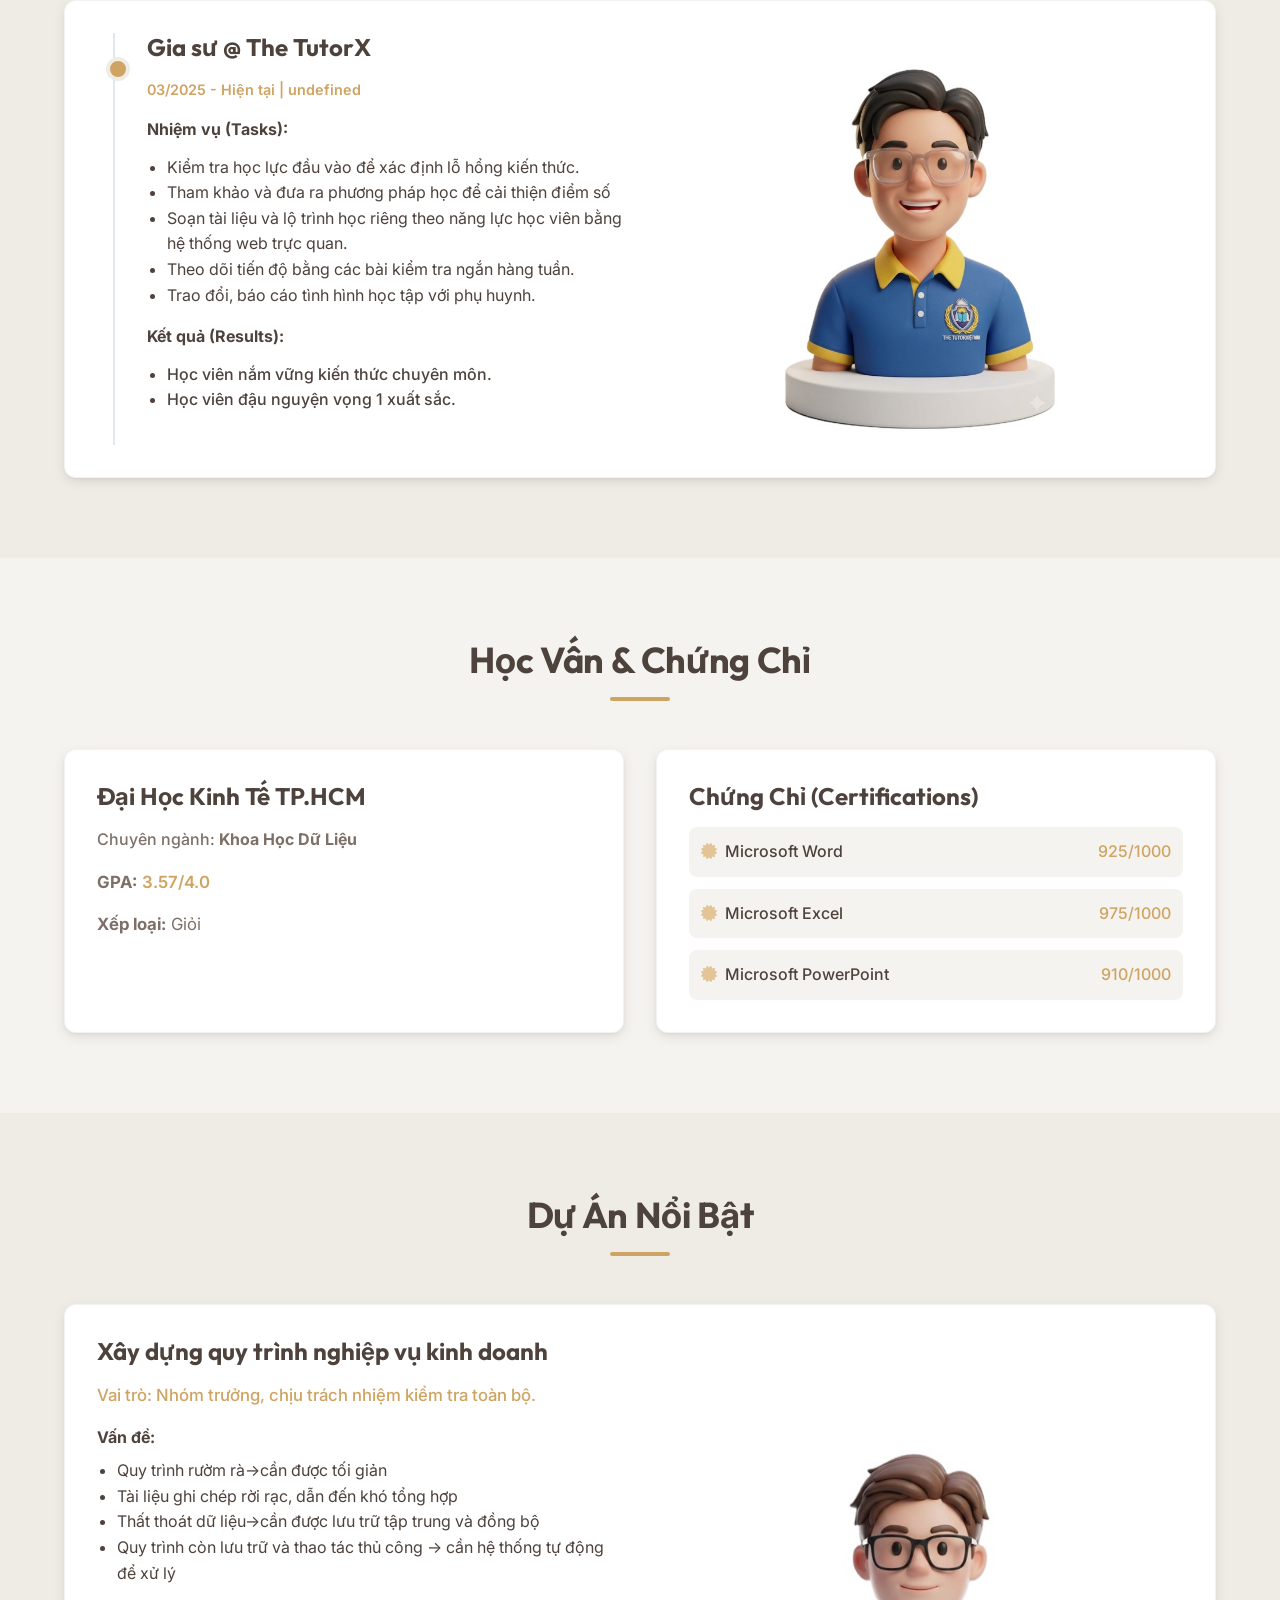
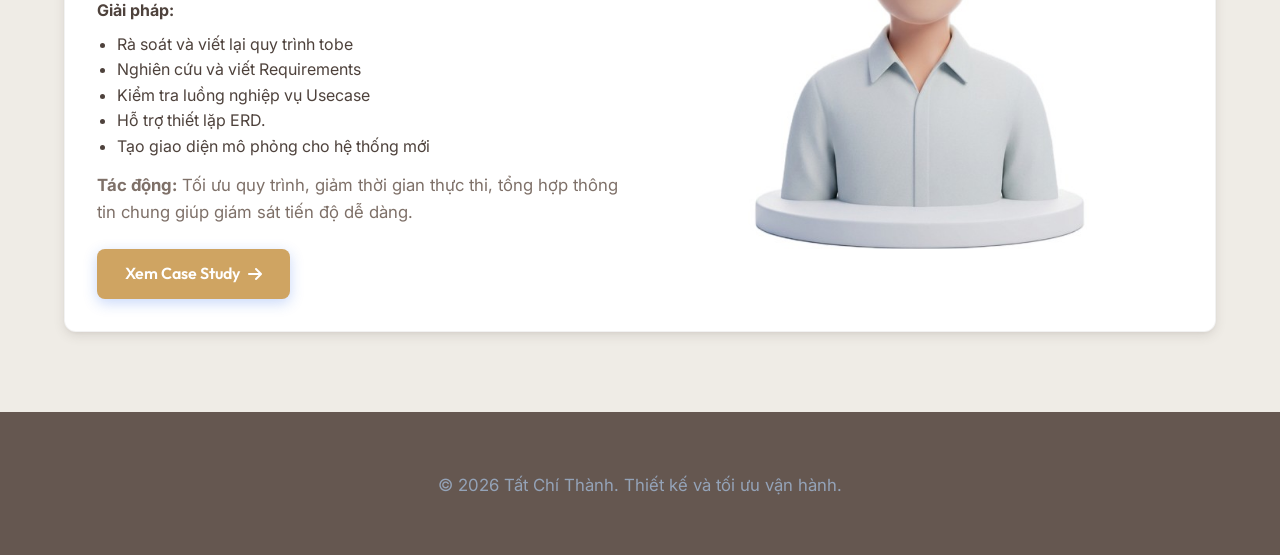
==== commit 123b4968: "cập nhật lần 1" ====
--- a/portfolio-hub/index.html
+++ b/portfolio-hub/index.html
@@ -1,18 +1,20 @@
 <!DOCTYPE html>
 <html lang="vi">
+
 <head>
     <meta charset="UTF-8">
     <meta name="viewport" content="width=device-width, initial-scale=1.0">
     <title>Portfolio - Tất Chí Thành</title>
-    
+
     <!-- FontAwesome for Premium Icons -->
     <link rel="stylesheet" href="https://cdnjs.cloudflare.com/ajax/libs/font-awesome/6.4.0/css/all.min.css">
-    
+
     <link rel="stylesheet" href="css/variables.css">
     <link rel="stylesheet" href="css/base.css">
     <link rel="stylesheet" href="css/components.css">
     <link rel="stylesheet" href="css/hub.css">
 </head>
+
 <body>
     <header class="hub-header">
         <div class="container">
@@ -42,7 +44,8 @@
         <section id="about" class="about-section">
             <div class="container">
                 <h2 class="section-title">Lời giới thiệu</h2>
-                <div id="about-container" class="card" style="font-size: 1.1rem; line-height: 1.8; max-width: 860px; margin: 0 auto;">
+                <div id="about-container" class="card"
+                    style="font-size: 1.1rem; line-height: 1.8; max-width: 860px; margin: 0 auto;">
                     <!-- JS Injected: Introducing -->
                 </div>
             </div>
@@ -72,8 +75,16 @@
         <section id="experience" class="experience-section">
             <div class="container">
                 <h2 class="section-title">Kinh Nghiệm Làm Việc</h2>
-                <div class="grid-2" id="experience-container">
-                    <!-- JS Injected: timeline cards -->
+                <div class="card experience-main-card">
+                    <div class="grid-2" style="align-items: stretch;">
+                        <div id="experience-container" style="display: flex; flex-direction: column;">
+                            <!-- JS Injected: timeline cards -->
+                        </div>
+                        <div class="experience-image-wrapper" style="position: relative; min-height: 300px;">
+                            <img src="Assets/Picture1.jpg" alt="Experience Model"
+                                style="position: absolute; top: 0; left: 0; width: 100%; height: 100%; object-fit: contain; object-position: center; mix-blend-mode: multiply;">
+                        </div>
+                    </div>
                 </div>
             </div>
         </section>
@@ -92,8 +103,16 @@
         <section id="projects" class="projects-section">
             <div class="container">
                 <h2 class="section-title">Dự Án Nổi Bật</h2>
-                <div class="projects-grid" id="projects-container">
-                    <!-- JS Injected: project cards -->
+                <div class="card projects-main-card">
+                    <div class="grid-2" style="align-items: stretch;">
+                        <div id="projects-container" style="display: flex; flex-direction: column;">
+                            <!-- JS Injected: project cards -->
+                        </div>
+                        <div class="projects-image-wrapper" style="position: relative; min-height: 300px;">
+                            <img src="Assets/Picture2.jpg" alt="Projects Model"
+                                style="position: absolute; top: 0; left: 0; width: 100%; height: 100%; object-fit: contain; object-position: center; mix-blend-mode: multiply;">
+                        </div>
+                    </div>
                 </div>
             </div>
         </section>
@@ -101,7 +120,7 @@
 
     <footer class="hub-footer">
         <div class="container">
-            <p>&copy; 2026 Tất Chí Thành. Thiết kế và nội dung dựa trên cấu trúc Hub-Nodes.</p>
+            <p>&copy; 2026 Tất Chí Thành. Thiết kế và tối ưu vận hành.</p>
         </div>
     </footer>
 
@@ -112,4 +131,5 @@
     <script src="js/renderer.js"></script>
     <script src="js/hub.js"></script>
 </body>
-</html>
+
+</html>
--- a/portfolio-hub/css/variables.css
+++ b/portfolio-hub/css/variables.css
@@ -1,34 +1,56 @@
 :root {
-  --primary-color: #0f172a;       /* Slate 900 */
-  --primary-light: #1e293b;       /* Slate 800 */
-  --secondary-color: #2563eb;     /* Blue 600 - cho các nút/link nổi bật */
-  --secondary-hover: #1d4ed8;     /* Blue 700 */
-  --accent-color: #0ea5e9;        /* Sky 500 */
-  
-  --text-main: #1e293b;           /* Chữ chính tối màu */
-  --text-muted: #64748b;          /* Slate 500 */
-  --text-light: #f8fafc;          /* Chữ sáng trên nền tối */
-  
-  --bg-main: #f8fafc;             /* Nền website sáng */
-  --bg-light: #f1f5f9;            /* Xám nhạt */
-  --bg-white: #ffffff;
-  
-  --glass-bg: rgba(255, 255, 255, 0.85);
-  --glass-border: rgba(255, 255, 255, 0.5);
-  
+  /* Màu chủ đạo & Cấu trúc (30%) - Đậm nét, khỏe khoắn */
+  --primary-color: #4E423C;
+  /* Smoked Mocha - Nâu espresso xám khói */
+  --primary-light: #655750;
+  /* Smoked Mocha nhạt hơn */
+
+  /* Màu điểm nhấn (10%) - Cứng cáp, sang trọng */
+  --secondary-color: #CFA462;
+  /* Raw Gold - Vàng đồng thô */
+  --secondary-hover: #B88F4E;
+  /* Raw Gold đậm khi hover */
+  --accent-color: #E2C497;
+  /* Raw Gold nhạt để làm highlight */
+
+  /* Hệ thống chữ (Typography) */
+  --text-main: #4E423C;
+  /* Chữ chính màu Smoked Mocha đậm sắc nét */
+  --text-muted: #7E7068;
+  /* Nâu xám nhạt cho text phụ */
+  --text-light: #EFECE6;
+  /* Chữ sáng (Muted Cream) trên nền tối */
+
+  /* Hệ thống nền (60%) - Lì, mộc mạc như đá cát */
+  --bg-main: #EFECE6;
+  /* Muted Cream - Kem đá thô mộc */
+  --bg-light: #F5F3EF;
+  /* Kem đá sáng hơn cho khối nội dung */
+  --bg-white: #FFFFFF;
+
+  /* Hiệu ứng kính mờ (Glassmorphism) */
+  --glass-bg: rgba(239, 236, 230, 0.85);
+  /* Nền kính màu Kem Đá trong suốt */
+  --glass-border: rgba(78, 66, 60, 0.15);
+  /* Viền kính màu Nâu Khói mảnh */
+
   --font-family: 'Inter', system-ui, -apple-system, sans-serif;
   --font-heading: 'Outfit', 'Inter', sans-serif;
-  
+
+  /* Bo góc giữ nguyên */
   --border-radius-sm: 8px;
   --border-radius: 12px;
   --border-radius-lg: 20px;
-  
+
   --max-content-width: 1200px;
-  
-  --shadow-sm: 0 1px 2px 0 rgba(0, 0, 0, 0.05);
-  --shadow-md: 0 4px 6px -1px rgba(0, 0, 0, 0.08), 0 2px 4px -1px rgba(0, 0, 0, 0.04);
-  --shadow-lg: 0 10px 15px -3px rgba(0, 0, 0, 0.08), 0 4px 6px -2px rgba(0, 0, 0, 0.04);
-  
+
+  /* Hệ thống đổ bóng mang lại cảm giác nặng, sâu và vững chãi */
+  --shadow-sm: 0 1px 3px 0 rgba(78, 66, 60, 0.08);
+  --shadow-md: 0 4px 12px -1px rgba(78, 66, 60, 0.15), 0 2px 4px -1px rgba(78, 66, 60, 0.05);
+  --shadow-lg: 0 15px 30px -3px rgba(78, 66, 60, 0.2), 0 4px 12px -2px rgba(236, 194, 128, 0.1);
+
   --transition-fast: 0.2s cubic-bezier(0.4, 0, 0.2, 1);
   --transition-normal: 0.3s cubic-bezier(0.4, 0, 0.2, 1);
-}
+  /* Bổ sung cấu trúc cho Avatar có vòng trắng bao quanh */
+  --avatar-border-width: 6px;
+}
--- a/portfolio-hub/css/hub.css
+++ b/portfolio-hub/css/hub.css
@@ -68,7 +68,7 @@
   height: 250px;
   border-radius: 50%;
   object-fit: cover;
-  border: 8px solid var(--glass-bg);
+  border: var(--avatar-border-width, 4px) solid var(--accent-color);
   box-shadow: var(--shadow-lg);
 }
 
